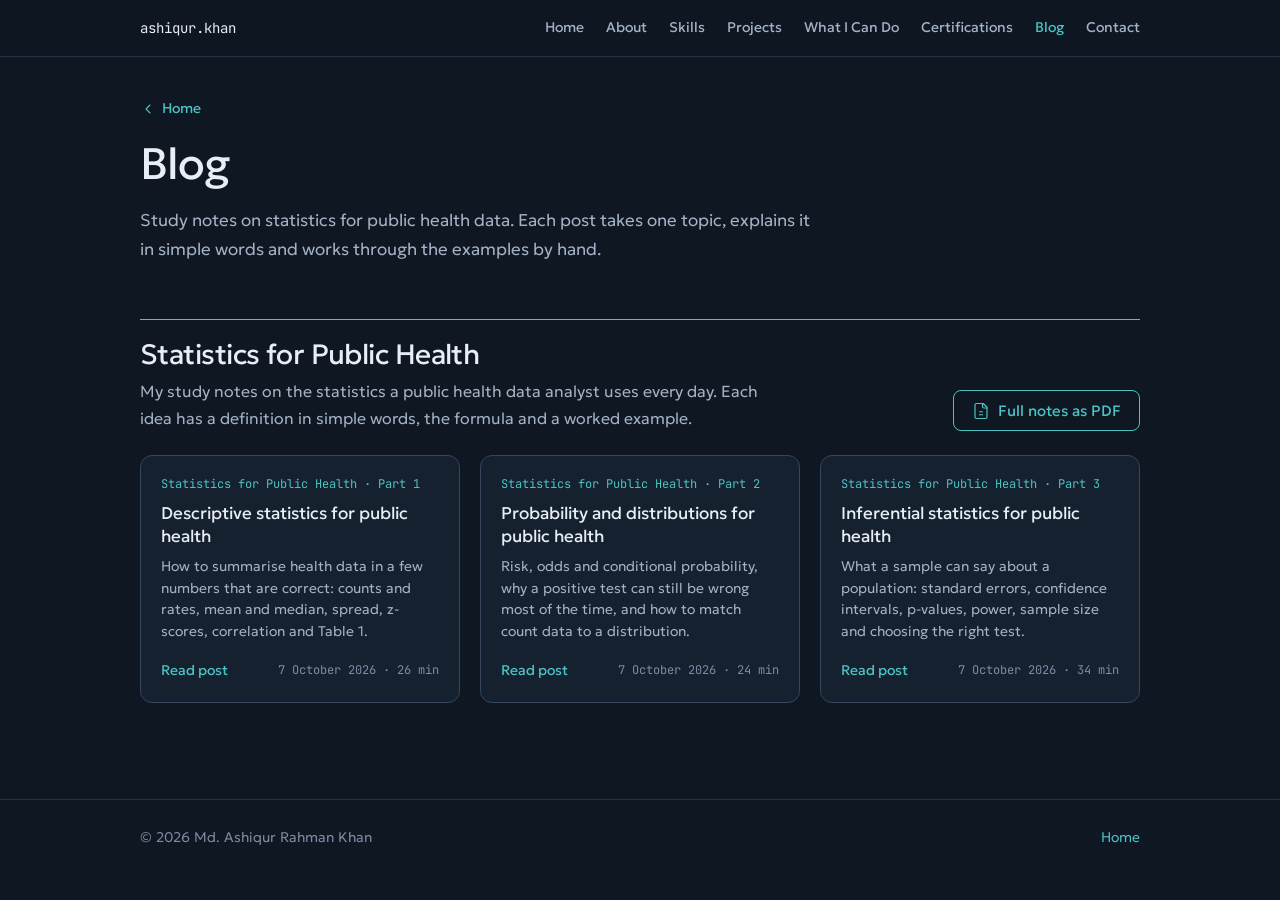
==== blog/index.html @ 2f675a57 "Add blog with three statistics posts" ====
<!doctype html>
<html lang="en">
<head>
<meta charset="utf-8">
<meta name="viewport" content="width=device-width, initial-scale=1">
<title>Blog | Md. Ashiqur Rahman Khan</title>
<meta name="description" content="Study notes on statistics for public health data by Md. Ashiqur Rahman Khan, with definitions in simple words and worked examples.">
<meta name="theme-color" content="#0f1722">
<link rel="canonical" href="https://ashiq-r-khan.github.io/blog/">
<meta property="og:title" content="Blog | Md. Ashiqur Rahman Khan">
<meta property="og:description" content="Study notes on statistics for public health data, with definitions in simple words and worked examples.">
<meta property="og:type" content="website">
<meta property="og:url" content="https://ashiq-r-khan.github.io/blog/">
<meta property="og:image" content="https://ashiq-r-khan.github.io/assets/blog/blog.jpg">
<meta name="twitter:card" content="summary_large_image">
<link rel="icon" href="../assets/favicon.svg" type="image/svg+xml">
<link rel="stylesheet" href="../css/style.css?v=20261007a">
</head>
<body>
<svg width="0" height="0" style="position:absolute" aria-hidden="true">
  <defs>
    <symbol id="i-menu" viewBox="0 0 24 24"><path d="M4 6h16M4 12h16M4 18h16"/></symbol>
    <symbol id="i-back" viewBox="0 0 24 24"><path d="m15 18-6-6 6-6"/></symbol>
    <symbol id="i-next" viewBox="0 0 24 24"><path d="m9 18 6-6-6-6"/></symbol>
    <symbol id="i-file" viewBox="0 0 24 24"><path d="M15 2H6a2 2 0 0 0-2 2v16a2 2 0 0 0 2 2h12a2 2 0 0 0 2-2V7z"/><path d="M14 2v4a2 2 0 0 0 2 2h4"/><path d="M10 13h4M10 17h4"/></symbol>
  </defs>
</svg>
<header class="nav">
  <div class="wrap nav__row">
    <a class="nav__brand" href="../index.html">ashiqur.khan</a>
    <button class="nav__toggle" aria-label="Open menu" aria-expanded="false" aria-controls="nav-links"><svg class="icon"><use href="#i-menu"/></svg></button>
    <nav id="nav-links" aria-label="Sections">
      <a href="../index.html">Home</a>
      <a href="../index.html#about">About</a>
      <a href="../index.html#skills">Skills</a>
      <a href="../index.html#projects">Projects</a>
      <a href="../index.html#services">What I Can Do</a>
      <a href="../index.html#certifications">Certifications</a>
      <a href="index.html" aria-current="true">Blog</a>
      <a href="../index.html#contact">Contact</a>
    </nav>
  </div>
</header>
<main class="wrap blog">
  <a class="pp__back" href="../index.html"><svg class="icon"><use href="#i-back"/></svg>Home</a>
  <h1>Blog</h1>
  <p class="blog__intro">Study notes on statistics for public health data. Each post takes one topic, explains it in simple words and works through the examples by hand.</p>
  <div id="blog-list"></div>
  <noscript><p>The post list needs JavaScript.</p></noscript>
</main>
<footer class="footer">
  <div class="wrap"><p>© <span id="year">2026</span> Md. Ashiqur Rahman Khan</p><p><a href="../index.html">Home</a></p></div>
</footer>
<script src="../data/site.js?v=20261007a"></script>
<script src="../js/blog.js?v=20261007a"></script>
</body>
</html>
---- css/style.css ----
@font-face{font-family:Geologica;font-weight:300;font-display:swap;src:url(../assets/fonts/geologica-latin-300-normal.woff2) format("woff2")}
@font-face{font-family:Geologica;font-weight:400;font-display:swap;src:url(../assets/fonts/geologica-latin-400-normal.woff2) format("woff2")}
@font-face{font-family:Geologica;font-weight:500;font-display:swap;src:url(../assets/fonts/geologica-latin-500-normal.woff2) format("woff2")}
@font-face{font-family:"JetBrains Mono";font-weight:400;font-display:swap;src:url(../assets/fonts/jetbrains-mono-latin-400-normal.woff2) format("woff2")}
@font-face{font-family:"JetBrains Mono";font-weight:500;font-display:swap;src:url(../assets/fonts/jetbrains-mono-latin-500-normal.woff2) format("woff2")}
:root{--bg:#0f1722;--surface:#162130;--line:#243245;--line-strong:#33465e;--text:#e8eef5;--muted:#a3b3c5;--dim:#7b8da3;--accent:#4cc2c4;--on-accent:#06292b;--sans:Geologica,system-ui,sans-serif;--mono:"JetBrains Mono",ui-monospace,monospace}
*,*::before,*::after{box-sizing:border-box}
html{scroll-behavior:smooth;scroll-padding-top:70px}
body{margin:0;background:var(--bg);color:var(--text);font:300 16px/1.65 var(--sans);-webkit-font-smoothing:antialiased}
img{max-width:100%;display:block}
[hidden]{display:none!important}
a{color:var(--accent);text-decoration:none}
a:hover{text-decoration:underline;text-underline-offset:3px}
:focus-visible{outline:2px solid var(--accent);outline-offset:3px;border-radius:4px}
h1,h2,h3,p,ul{margin:0}
ul{padding:0;list-style:none}
h1,h2{font-weight:400;letter-spacing:-.02em}
h3{font:400 17px/1.35 var(--sans)}
.wrap{width:min(1000px,100% - 48px);margin-inline:auto}
.icon{width:20px;height:20px;fill:none;stroke:currentColor;stroke-width:1.6;stroke-linecap:round;stroke-linejoin:round;flex:none}
.icon--accent{color:var(--accent)}
.skip{position:absolute;left:-999px;top:8px;background:var(--accent);color:var(--on-accent);padding:8px 14px;border-radius:6px;z-index:30}
.skip:focus{left:16px}
.nav{position:sticky;top:0;z-index:20;background:rgba(15,23,34,.94);backdrop-filter:blur(8px);border-bottom:1px solid var(--line)}
.nav__row{display:flex;justify-content:space-between;align-items:center;min-height:56px;gap:16px}
.nav__brand{font:400 14px var(--mono);color:var(--text)}
.nav nav{display:flex;gap:22px}
.nav nav a{font-size:14px;font-weight:400;color:var(--muted)}
.nav nav a:hover{color:var(--text);text-decoration:none}
.nav nav a[aria-current]{color:var(--accent)}
.nav__toggle{display:none;background:none;border:1px solid var(--line-strong);border-radius:8px;color:var(--text);padding:7px;cursor:pointer}
.hero{display:grid;grid-template-columns:minmax(0,1fr) auto;gap:56px;align-items:center;align-content:center;min-height:calc(100vh - 57px);min-height:calc(100svh - 57px);padding-block:56px 72px}
h1{font-size:clamp(34px,5.4vw,54px);line-height:1.05;margin-bottom:14px}
.hero__role{font:400 14px var(--mono);color:var(--accent);margin-bottom:22px}
.hero__intro{font-size:17px;color:var(--muted);max-width:38em;margin-bottom:28px}
.hero__actions{display:flex;flex-wrap:wrap;gap:12px;margin-bottom:26px}
.hero__social{display:flex;gap:18px}
.hero__social a{color:var(--muted);display:flex}
.hero__social a:hover{color:var(--accent)}
.hero__photo{width:248px;height:248px;border-radius:50%;padding:8px;border:1px solid var(--accent)}
.hero__photo img{width:100%;height:100%;border-radius:50%;object-fit:cover;background:var(--surface)}
.btn{display:inline-flex;align-items:center;gap:8px;font:400 15px var(--sans);padding:10px 18px;border-radius:8px;border:1px solid transparent;cursor:pointer}
.btn:hover{text-decoration:none}
.btn--solid{background:var(--accent);color:var(--on-accent)}
.btn--solid:hover{background:#6bd3d5}
.btn--outline{border-color:var(--accent);color:var(--accent);background:none}
.btn--outline:hover{background:rgba(76,194,196,.1)}
.btn:disabled{opacity:.6;cursor:default}
.section{padding-block:96px}
h2{font-size:clamp(32px,4.6vw,44px);line-height:1.1;margin-bottom:40px}
.card{background:var(--surface);border:1px solid var(--line-strong);border-radius:12px;padding:20px}
.prose p{color:var(--muted);max-width:44em;margin-bottom:16px}
.facts{display:grid;grid-template-columns:repeat(2,minmax(0,1fr));gap:20px;margin-top:36px;max-width:860px}
.card__label{font:500 11px var(--mono);letter-spacing:.14em;text-transform:uppercase;color:var(--accent);margin-bottom:12px}
.facts h3{margin-bottom:4px}
.facts p{font-size:14px;color:var(--muted)}
.facts .card__year{font:400 12px var(--mono);color:var(--dim);margin-top:8px}
.skills{display:grid;grid-template-columns:repeat(2,minmax(0,1fr));gap:44px 56px}
.skills h3{margin-bottom:14px}
.pills{display:flex;flex-wrap:wrap;gap:8px}
.pills li{font:400 12px var(--mono);color:var(--muted);background:var(--surface);border:1px solid var(--line-strong);border-radius:6px;padding:5px 10px}
.projects{display:grid;grid-template-columns:repeat(3,minmax(0,1fr));gap:22px}
.project{display:flex;flex-direction:column;padding:16px;transition:border-color .15s}
.project:hover{border-color:var(--accent)}
.project__body{display:flex;flex-direction:column;flex:1}
.project--wide{grid-column:1/-1;flex-direction:row;align-items:center;gap:28px;padding:20px}
.project--wide>a{flex:0 0 46%}
.project--wide img{margin-bottom:0}
.project--wide h3{font-size:22px}
.project--wide .project__summary{font-size:15px}
.project--wide .project__foot{margin-top:6px}
.project>a{display:block}
.project img{width:100%;height:auto;aspect-ratio:16/9;object-fit:cover;border-radius:8px;border:1px solid var(--line);margin-bottom:16px}
.project h3{margin-bottom:8px}
.project h3 a{color:var(--text)}
.project__summary{font-size:14px;line-height:1.55;color:var(--muted);margin-bottom:12px}
.project__result{font-size:13px;line-height:1.5;color:var(--text);border-left:2px solid var(--accent);padding-left:10px;margin-bottom:16px}
.project__foot{display:flex;justify-content:space-between;align-items:center;margin-top:auto;font-size:14px}
.project__foot span{font:400 12px var(--mono);color:var(--dim)}
.project__foot a{display:inline-flex;align-items:center;gap:6px;font-weight:400}
.project__foot .icon{width:16px;height:16px}
.services{display:grid;grid-template-columns:repeat(3,minmax(0,1fr));gap:20px}
.services h3{margin:14px 0 8px}
.services p{font-size:14px;line-height:1.55;color:var(--muted)}
.certs{display:grid;grid-template-columns:repeat(2,minmax(0,1fr));gap:0 48px}
.certs li{padding:16px 0;border-bottom:1px solid var(--line-strong)}
.certs strong{display:block;font-weight:400;font-size:15px}
.certs span{font-size:14px;color:var(--muted)}
.certs a{font-size:13px;margin-left:10px;white-space:nowrap}
.certs em{font:400 12px var(--mono);color:var(--dim)}
.posts{display:grid;grid-template-columns:repeat(3,minmax(0,1fr));gap:20px}
.post{display:flex;flex-direction:column;transition:border-color .15s}
.post:hover{border-color:var(--accent)}
.post__series{font:400 12px var(--mono);color:var(--accent);margin-bottom:10px}
.post h3{margin-bottom:8px}
.post h3 a{color:var(--text)}
.post__excerpt{font-size:14px;line-height:1.55;color:var(--muted);margin-bottom:16px}
.post__foot{display:flex;justify-content:space-between;align-items:center;margin-top:auto;font-size:14px}
.post__foot a{font-weight:400}
.post__foot span{font:400 12px var(--mono);color:var(--dim)}
.more{margin-top:28px}
.contact{display:grid;grid-template-columns:minmax(0,1fr) minmax(0,1fr);gap:56px}
.contact__links p{margin-bottom:14px;color:var(--muted);overflow-wrap:anywhere}
.contact__links a:not(.btn){border-bottom:1px solid currentColor}
.contact__links a:not(.btn):hover{text-decoration:none;color:#6bd3d5}
.contact__links .btn{margin-top:12px}
form{display:flex;flex-direction:column;align-items:flex-start}
label{font:500 11px var(--mono);letter-spacing:.14em;text-transform:uppercase;color:var(--muted);margin-bottom:8px}
input[type=text],input[type=email],textarea{width:100%;font:300 16px/1.5 var(--sans);color:var(--text);background:var(--bg);border:1px solid var(--line-strong);border-radius:8px;padding:10px 14px;margin-bottom:20px;resize:vertical}
input:focus-visible,textarea:focus-visible{outline:2px solid var(--accent);outline-offset:0;border-color:var(--accent)}
.hp{position:absolute;left:-9999px}
#form-status{margin-top:14px;font-size:14px;color:var(--muted);min-height:1.6em}
#form-status.ok{color:var(--accent)}
#form-status.err{color:#f2a69a}
.footer{border-top:1px solid var(--line);padding-block:26px;font-size:14px;color:var(--dim)}
.footer .wrap{display:flex;justify-content:space-between;gap:16px}
.pp{padding-block:40px 96px}
.pp__back{display:inline-flex;align-items:center;gap:6px;font-size:14px;font-weight:400;margin-bottom:20px}
.pp__head{display:grid;grid-template-columns:minmax(0,1.15fr) minmax(0,1fr);gap:48px;align-items:center;align-content:center;min-height:calc(100vh - 190px);min-height:calc(100svh - 190px)}
.pp__back .icon,.pp__pager .icon{width:16px;height:16px}
.pp h1{font-size:clamp(28px,3.4vw,40px);line-height:1.12;margin-bottom:18px}
.pp .hero__role{margin-bottom:12px}
.pp__intro{font-size:17px;line-height:1.6;color:var(--muted);margin-bottom:22px}
.pp__actions{display:flex;flex-wrap:wrap;gap:12px;margin:26px 0 0}
.pp__actions .icon{width:18px;height:18px}
.pp__cover{width:100%;height:auto;aspect-ratio:16/9;object-fit:cover;border-radius:12px;border:1px solid var(--line-strong)}
.pp section{padding-top:64px}
.pp h2{font-size:clamp(24px,3.2vw,30px);margin-bottom:24px}
.pp__overview{display:grid;grid-template-columns:repeat(2,minmax(0,1fr));gap:20px;margin:0}
.pp__overview div{border-top:1px solid var(--accent);padding-top:16px}
.pp__overview dt{font:500 11px var(--mono);letter-spacing:.14em;text-transform:uppercase;color:var(--accent);margin-bottom:10px}
.pp__overview dd{margin:0;color:var(--muted)}
.pp__findings{display:grid;grid-template-columns:repeat(2,minmax(0,1fr));gap:20px}
.pp__stat{font:400 30px/1.1 var(--sans);letter-spacing:-.02em;color:var(--accent);margin-bottom:12px}
.pp__findings h3{margin-bottom:8px}
.pp__findings .card p:last-child{font-size:15px;color:var(--muted)}
.pp__methods{margin:0;padding:0;list-style:none;counter-reset:m;max-width:46em}
.pp__methods li{counter-increment:m;position:relative;padding:14px 0 14px 48px;border-bottom:1px solid var(--line);color:var(--muted)}
.pp__methods li::before{content:counter(m,decimal-leading-zero);position:absolute;left:0;top:16px;font:400 13px var(--mono);color:var(--accent)}
.pp__shots{display:grid;grid-template-columns:repeat(2,minmax(0,1fr));gap:20px}
.pp__shots figure{margin:0}
.pp__shots figure:only-child{grid-column:1/-1}
.pp__shots img{width:100%;height:auto;border-radius:10px;border:1px solid var(--line-strong);background:#fff}
.pp__shots a:hover img{border-color:var(--accent)}
.pp__shots figcaption{font-size:14px;color:var(--dim);margin-top:8px}
.pp__pager{display:flex;justify-content:space-between;gap:20px;margin-top:72px;padding-top:28px;border-top:1px solid var(--line);font-weight:400}
.pp__pager a{display:inline-flex;align-items:center;gap:6px}
.pp__pager a:last-child{text-align:right}
.blog{padding-block:40px 96px}
.blog h1,.art h1{font-size:clamp(30px,4.2vw,44px);line-height:1.1;margin-bottom:18px}
.blog__intro{font-size:17px;color:var(--muted);max-width:40em}
.series{margin-top:56px}
.series__head{display:flex;justify-content:space-between;align-items:flex-end;gap:16px 32px;flex-wrap:wrap;border-top:1px solid var(--accent);padding-top:20px;margin-bottom:24px}
.series__head h2{font-size:clamp(22px,3vw,28px);margin-bottom:8px}
.series__head p{color:var(--muted);max-width:40em}
.series__head .btn .icon{width:18px;height:18px}
.art{padding-block:40px 96px}
.art__head{max-width:46em;padding-bottom:36px;margin-bottom:44px;border-bottom:1px solid var(--line)}
.art__head .pp__intro{margin-bottom:18px}
.art__meta{font:400 12px var(--mono);color:var(--dim)}
.art__grid{display:grid;grid-template-columns:minmax(0,1fr) 216px;gap:56px;align-items:start}
.toc{order:2;position:sticky;top:84px;max-height:calc(100vh - 108px);overflow:auto;font-size:14px}
.toc summary{font:500 11px var(--mono);letter-spacing:.14em;text-transform:uppercase;color:var(--dim);margin-bottom:12px;list-style:none;pointer-events:none}
.toc summary::-webkit-details-marker{display:none}
.toc a{display:block;padding:5px 0 5px 14px;border-left:1px solid var(--line-strong);color:var(--muted);line-height:1.4}
.toc a:hover{color:var(--text);text-decoration:none}
.toc a[aria-current]{color:var(--accent);border-color:var(--accent)}
.body{min-width:0;font-size:17px;line-height:1.7;color:#c9d4e0}
.body>*+*{margin-top:20px}
.body h2{font-size:clamp(24px,3.2vw,30px);margin-top:72px;color:var(--text);scroll-margin-top:80px}
.body h2:first-child{margin-top:0}
.body h3{font:500 19px/1.35 var(--sans);margin-top:40px;color:var(--text)}
.body strong{font-weight:500;color:var(--text)}
.body ul,.body ol{padding-left:24px}
.body ul{list-style:disc}
.body li+li{margin-top:8px}
.body li::marker{color:var(--dim)}
.body a{border-bottom:1px solid rgba(76,194,196,.45)}
.body a:hover{text-decoration:none;border-color:var(--accent)}
.body .katex{font-size:1.06em}
.body td .katex-html{white-space:nowrap}
.body .katex-display{margin:.2em 0;padding:6px 0;overflow-x:auto;overflow-y:hidden}
.box{--bx:var(--line-strong);background:var(--surface);border:1px solid var(--line);border-left:3px solid var(--bx);border-radius:10px;padding:18px 22px}
.box>*+*{margin-top:12px}
.box__label{display:flex;flex-wrap:wrap;align-items:center;gap:6px 12px;font:500 11px/1.5 var(--mono);letter-spacing:.14em;text-transform:uppercase;color:var(--bx)}
.box__tag{font:400 11px var(--mono);letter-spacing:0;text-transform:none;color:var(--muted);border:1px solid var(--line-strong);border-radius:99px;padding:1px 10px}
.box--simple{--bx:#4cc2c4}
.box--example{--bx:#8fcf7c}
.box--mistake{--bx:#f2917a}
.box--remember{--bx:#e3b558}
.box--own{--bx:#a79df2}
.box--note{font-size:14.5px;line-height:1.6;color:var(--muted)}
.table-wrap{overflow-x:auto;border:1px solid var(--line-strong);border-radius:10px}
.box .table-wrap{background:var(--bg)}
.body table{width:100%;border-collapse:collapse;font-size:14.5px;line-height:1.5}
.body th,.body td{padding:10px 14px;text-align:left;vertical-align:top;border-bottom:1px solid var(--line)}
.body th{font-weight:500;color:var(--text);background:var(--surface);border-bottom-color:var(--line-strong)}
.body tr:last-child td{border-bottom:0}
.t-dense th,.t-dense td{padding-inline:8px}
.body .right{text-align:right;font-variant-numeric:tabular-nums}
.body .center{text-align:center}
.fig{--c1:#1fa8ab;--c2:#d95926;--c3:#9085e9;margin:32px 0 0}
.fig__scroll{overflow-x:auto}
.fig svg{display:block;width:100%;min-width:560px;height:auto}
.fig text{font:300 12.5px var(--sans);fill:var(--muted)}
.fig .ann{font-size:13px;fill:var(--text)}
.fig .ttl{font-size:14px;font-weight:500;fill:var(--text)}
.fig .grid{stroke:var(--line)}
.fig .axis{stroke:var(--line-strong)}
.fig .s1{fill:var(--c1)}
.fig .s2{fill:var(--c2)}
.fig .s3{fill:var(--c3)}
.fig .l1,.fig .l2,.fig .l3{fill:none;stroke-width:2;stroke-linecap:round;stroke-linejoin:round}
.fig .l1{stroke:var(--c1)}
.fig .l2{stroke:var(--c2)}
.fig .l3{stroke:var(--c3)}
.fig .a1{fill:var(--c1);fill-opacity:.16}
.fig .a1s{fill:var(--c1);fill-opacity:.6}
.fig .a2{fill:var(--c2);fill-opacity:.16}
.fig .a2s{fill:var(--c2);fill-opacity:.45}
.fig .b1{fill:var(--c1);fill-opacity:.12}
.fig .b2{fill:var(--c1);fill-opacity:.16}
.fig .b3{fill:var(--c1);fill-opacity:.24}
.fig .boxr{fill:rgba(31,168,171,.16);stroke:var(--c1);stroke-width:2}
.fig .ring{stroke:var(--bg);stroke-width:2}
.fig .mark{stroke:var(--text);stroke-width:1.5}
.fig .lead{stroke:var(--dim);stroke-width:1}
.fig .thr{stroke:var(--muted);stroke-width:1;stroke-dasharray:3 4}
.fig .arrow{stroke:var(--text);stroke-width:1.2;marker-start:url(#ah);marker-end:url(#ah)}
.fig .ahp{fill:none;stroke:var(--text);stroke-width:1.4}
.fig .panel{fill:var(--surface);stroke:var(--line)}
.fig figcaption{margin-top:12px;font-size:14px;line-height:1.55;color:var(--muted)}
.fig figcaption strong{color:var(--text)}
.body h2[id=sources]~ol{font-size:15px;line-height:1.65;color:var(--muted)}
.qa{background:var(--surface);border:1px solid var(--line);border-radius:10px}
.qa+.qa{margin-top:12px}
.qa summary{cursor:pointer;padding:14px 20px;color:var(--text)}
.qa summary::marker{color:var(--accent)}
.qa p{padding:0 20px 16px;font-size:16px;color:var(--muted)}
@media (prefers-reduced-motion:reduce){html{scroll-behavior:auto}.project,.post{transition:none}}
@media (max-width:900px){
.nav__toggle{display:flex}
.nav nav{display:none;position:absolute;left:0;right:0;top:100%;flex-direction:column;gap:0;background:var(--bg);border-bottom:1px solid var(--line);padding:6px 24px 14px}
.nav nav.open{display:flex}
.nav nav a{padding:11px 0;font-size:16px}
.hero{grid-template-columns:1fr;gap:40px;padding-block:56px 72px}
.hero__photo{width:200px;height:200px;grid-row:1}
.projects,.services{grid-template-columns:repeat(2,minmax(0,1fr))}
.section{padding-block:64px}
.contact{gap:40px}
.pp__head{grid-template-columns:1fr;gap:28px;align-content:start}
.pp__cover{order:-1}
.posts{grid-template-columns:repeat(2,minmax(0,1fr))}
.art__grid{grid-template-columns:1fr;gap:32px}
.toc{order:0;position:static;max-height:none;border:1px solid var(--line-strong);border-radius:10px;padding:12px 16px}
.toc summary{margin:0;pointer-events:auto;cursor:pointer;list-style:revert}
.toc summary::-webkit-details-marker{display:revert}
.toc nav{margin-top:12px}
}
@media (max-width:640px){
.pp__overview,.pp__findings,.pp__shots{grid-template-columns:1fr}
.pp__pager{flex-direction:column}
.pp__pager a:last-child{text-align:left}
.wrap{width:calc(100% - 36px)}
.projects,.services,.skills,.certs,.posts,.contact,.facts{grid-template-columns:1fr}
.project--wide{flex-direction:column;align-items:stretch;gap:0;padding:16px}
.project--wide>a{flex:none}
.project--wide img{margin-bottom:16px}
.project--wide h3{font-size:17px}
.skills{gap:32px}
h2{margin-bottom:28px}
.footer .wrap{flex-direction:column;gap:6px}
.body{font-size:16px}
.body h2{margin-top:56px}
.box{padding:16px}
.body th,.body td{padding:9px 12px}
.t-mid table{min-width:440px}
.t-wide table{min-width:620px}
}
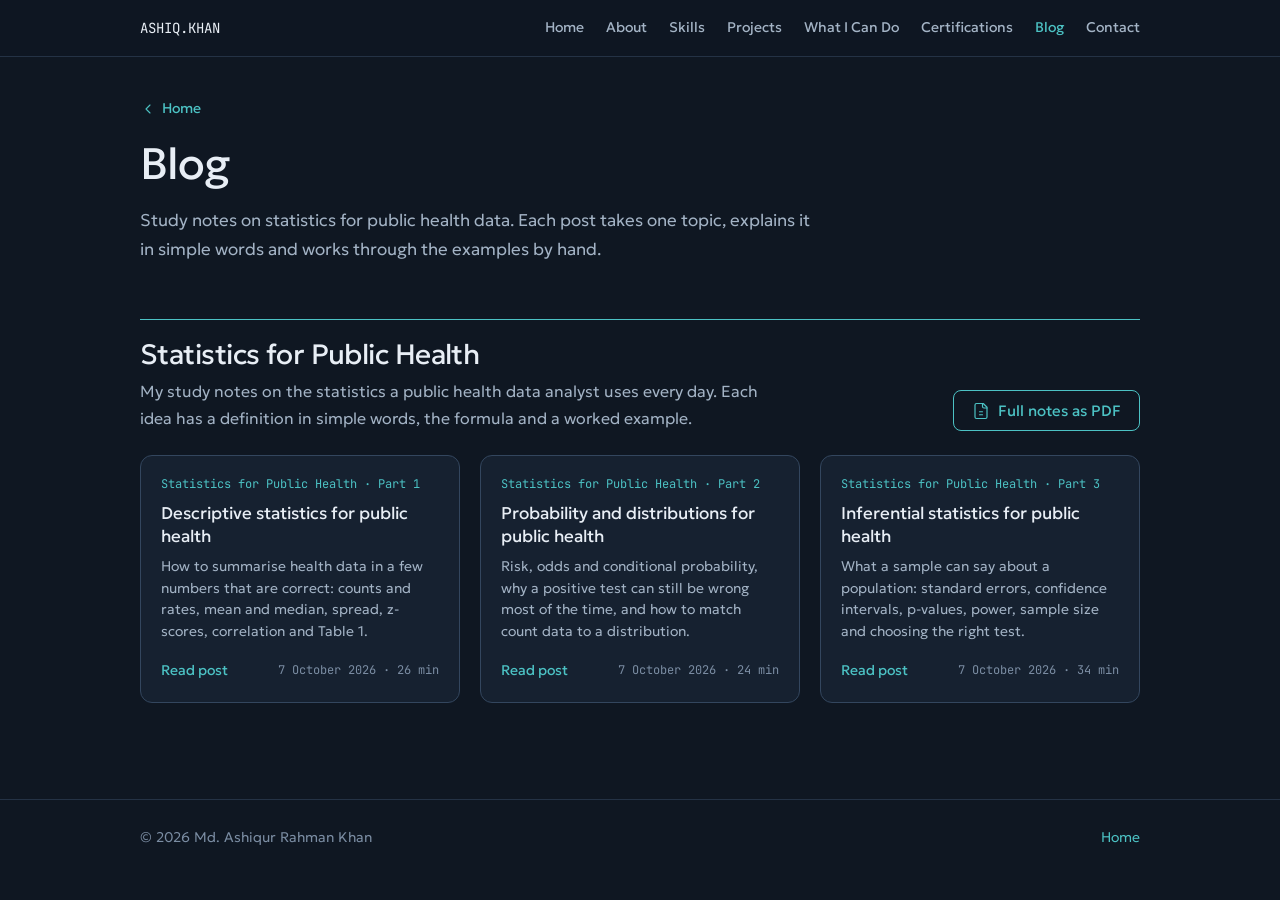
==== commit 59097552: "Change top bar name to ASHIQ.KHAN" ====
--- a/blog/index.html
+++ b/blog/index.html
@@ -27,7 +27,7 @@
 </svg>
 <header class="nav">
   <div class="wrap nav__row">
-    <a class="nav__brand" href="../index.html">ashiqur.khan</a>
+    <a class="nav__brand" href="../index.html">ASHIQ.KHAN</a>
     <button class="nav__toggle" aria-label="Open menu" aria-expanded="false" aria-controls="nav-links"><svg class="icon"><use href="#i-menu"/></svg></button>
     <nav id="nav-links" aria-label="Sections">
       <a href="../index.html">Home</a>
--- a/css/style.css
+++ b/css/style.css
@@ -100,10 +100,16 @@
 .post__foot span{font:400 12px var(--mono);color:var(--dim)}
 .more{margin-top:28px}
 .contact{display:grid;grid-template-columns:minmax(0,1fr) minmax(0,1fr);gap:56px}
-.contact__links p{margin-bottom:14px;color:var(--muted);overflow-wrap:anywhere}
-.contact__links a:not(.btn){border-bottom:1px solid currentColor}
-.contact__links a:not(.btn):hover{text-decoration:none;color:#6bd3d5}
-.contact__links .btn{margin-top:12px}
+.contact__item{display:flex;align-items:center;gap:16px;padding:14px 0;border-bottom:1px solid var(--line);color:var(--text)}
+.contact__item:first-child{padding-top:0}
+a.contact__item:hover{text-decoration:none}
+.contact__icon{display:grid;place-items:center;flex:none;width:44px;height:44px;border-radius:10px;background:var(--surface);border:1px solid var(--line-strong);color:var(--accent);transition:border-color .15s}
+a.contact__item:hover .contact__icon{border-color:var(--accent)}
+.contact__text{min-width:0;overflow-wrap:anywhere;line-height:1.4}
+.contact__label{display:block;font:500 11px var(--mono);letter-spacing:.14em;text-transform:uppercase;color:var(--dim);margin-bottom:3px}
+.contact__go{margin-left:auto;width:18px;height:18px;color:var(--dim);transition:color .15s,transform .15s}
+a.contact__item:hover .contact__go{color:var(--accent);transform:translate(2px,-2px)}
+.contact__links .btn{margin-top:28px}
 form{display:flex;flex-direction:column;align-items:flex-start}
 label{font:500 11px var(--mono);letter-spacing:.14em;text-transform:uppercase;color:var(--muted);margin-bottom:8px}
 input[type=text],input[type=email],textarea{width:100%;font:300 16px/1.5 var(--sans);color:var(--text);background:var(--bg);border:1px solid var(--line-strong);border-radius:8px;padding:10px 14px;margin-bottom:20px;resize:vertical}
@@ -247,7 +253,7 @@
 .hero__photo{width:200px;height:200px;grid-row:1}
 .projects,.services{grid-template-columns:repeat(2,minmax(0,1fr))}
 .section{padding-block:64px}
-.contact{gap:40px}
+.contact{grid-template-columns:1fr;gap:40px}
 .pp__head{grid-template-columns:1fr;gap:28px;align-content:start}
 .pp__cover{order:-1}
 .posts{grid-template-columns:repeat(2,minmax(0,1fr))}
@@ -268,6 +274,9 @@
 .project--wide img{margin-bottom:16px}
 .project--wide h3{font-size:17px}
 .skills{gap:32px}
+.contact__go{display:none}
+.contact__item{gap:12px}
+.contact__text{font-size:15px}
 h2{margin-bottom:28px}
 .footer .wrap{flex-direction:column;gap:6px}
 .body{font-size:16px}
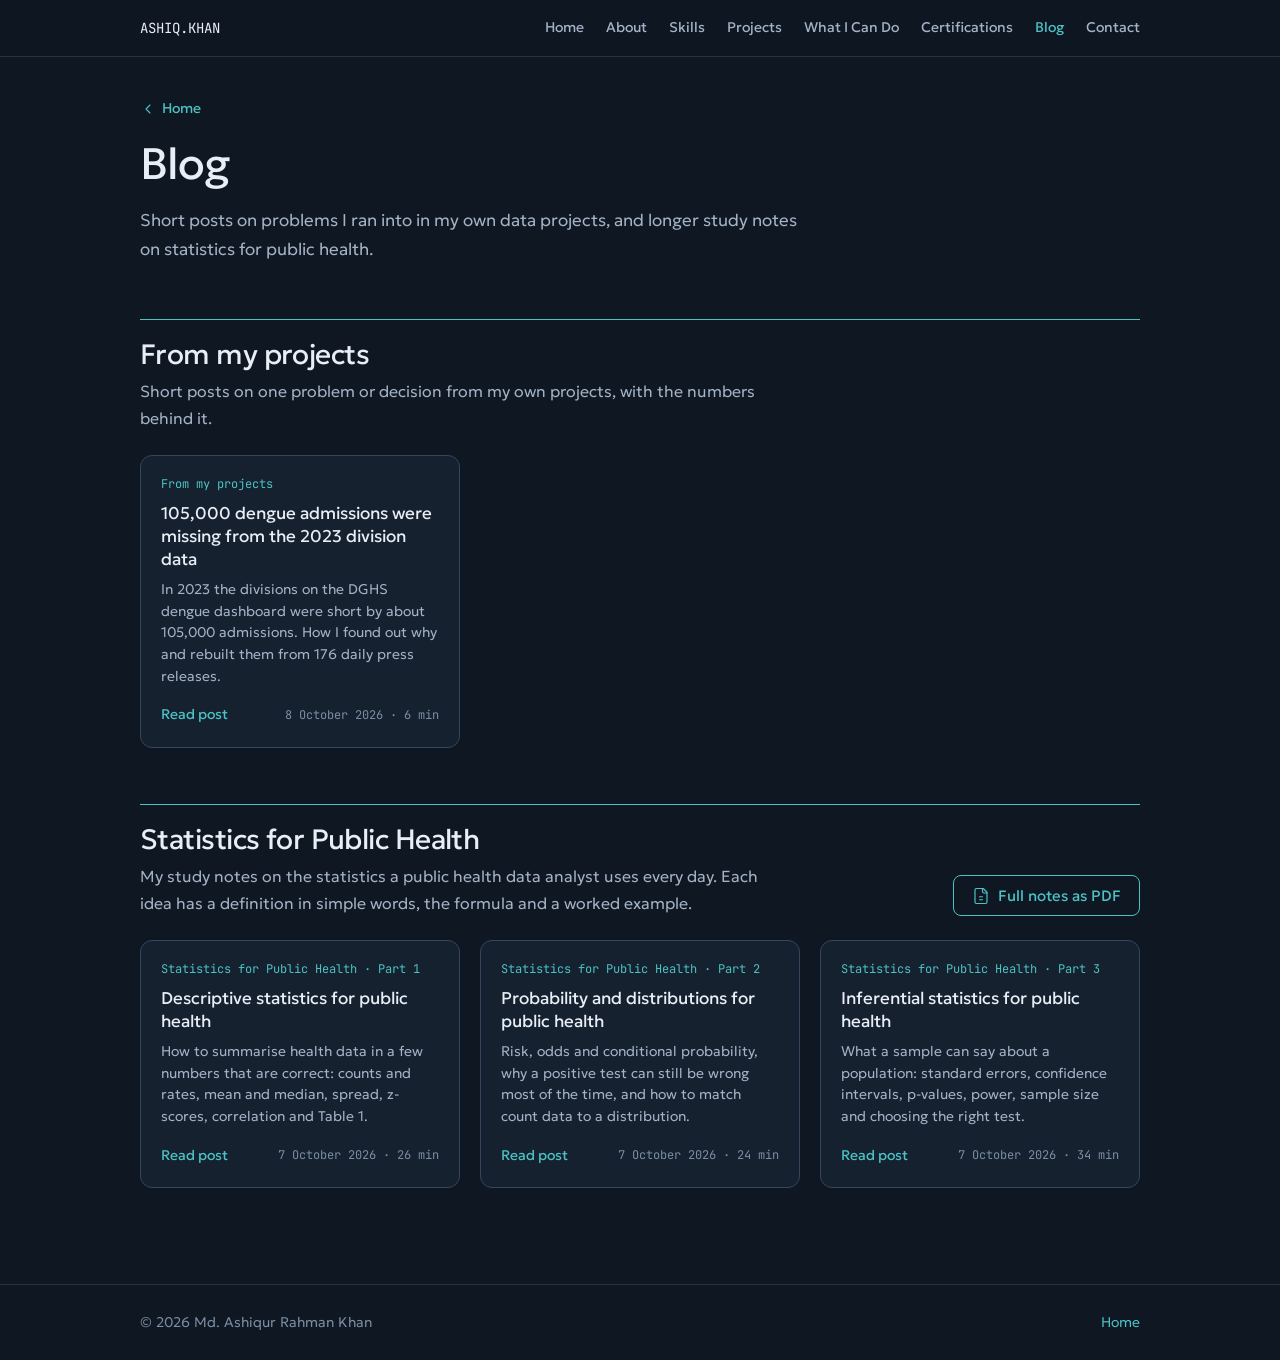
==== commit 1c6d58d1: "Add dengue data repair post" ====
--- a/blog/index.html
+++ b/blog/index.html
@@ -4,17 +4,17 @@
 <meta charset="utf-8">
 <meta name="viewport" content="width=device-width, initial-scale=1">
 <title>Blog | Md. Ashiqur Rahman Khan</title>
-<meta name="description" content="Study notes on statistics for public health data by Md. Ashiqur Rahman Khan, with definitions in simple words and worked examples.">
+<meta name="description" content="Short posts on problems from the data projects of Md. Ashiqur Rahman Khan, and longer study notes on statistics for public health.">
 <meta name="theme-color" content="#0f1722">
 <link rel="canonical" href="https://ashiq-r-khan.github.io/blog/">
 <meta property="og:title" content="Blog | Md. Ashiqur Rahman Khan">
-<meta property="og:description" content="Study notes on statistics for public health data, with definitions in simple words and worked examples.">
+<meta property="og:description" content="Short posts on problems from my data projects, and longer study notes on statistics for public health.">
 <meta property="og:type" content="website">
 <meta property="og:url" content="https://ashiq-r-khan.github.io/blog/">
 <meta property="og:image" content="https://ashiq-r-khan.github.io/assets/blog/blog.jpg">
 <meta name="twitter:card" content="summary_large_image">
 <link rel="icon" href="../assets/favicon.svg" type="image/svg+xml">
-<link rel="stylesheet" href="../css/style.css?v=20261007a">
+<link rel="stylesheet" href="../css/style.css?v=20261008a">
 </head>
 <body>
 <svg width="0" height="0" style="position:absolute" aria-hidden="true">
@@ -44,14 +44,14 @@
 <main class="wrap blog">
   <a class="pp__back" href="../index.html"><svg class="icon"><use href="#i-back"/></svg>Home</a>
   <h1>Blog</h1>
-  <p class="blog__intro">Study notes on statistics for public health data. Each post takes one topic, explains it in simple words and works through the examples by hand.</p>
+  <p class="blog__intro">Short posts on problems I ran into in my own data projects, and longer study notes on statistics for public health.</p>
   <div id="blog-list"></div>
   <noscript><p>The post list needs JavaScript.</p></noscript>
 </main>
 <footer class="footer">
   <div class="wrap"><p>© <span id="year">2026</span> Md. Ashiqur Rahman Khan</p><p><a href="../index.html">Home</a></p></div>
 </footer>
-<script src="../data/site.js?v=20261007a"></script>
-<script src="../js/blog.js?v=20261007a"></script>
+<script src="../data/site.js?v=20261008a"></script>
+<script src="../js/blog.js?v=20261008a"></script>
 </body>
 </html>
